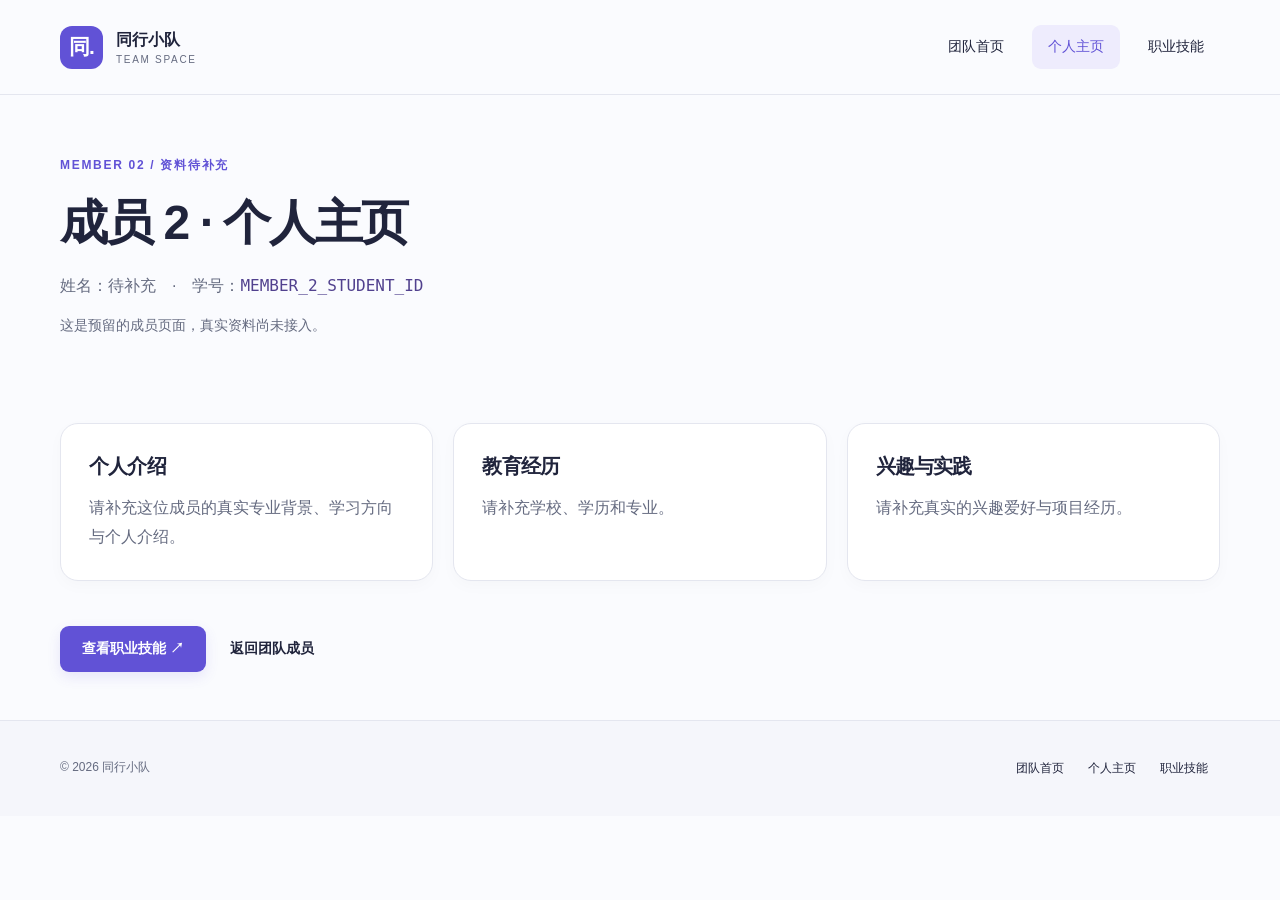
==== members/member-2/index.html @ 6355e0d5 "Initial commit" ====
<!DOCTYPE html>
<html lang="zh-CN">
<head>
  <meta charset="UTF-8">
  <meta name="viewport" content="width=device-width, initial-scale=1.0">
  <title>成员 2 · 个人主页待补充</title>
  <link rel="stylesheet" href="../../css/style.css">
  <link rel="icon" href="../../images/favicon.svg" type="image/svg+xml">
</head>
<body>
  <a class="skip-link" href="#main">跳到主要内容</a>
  <header class="site-header"><div class="container nav-wrap"><a class="brand link" href="../../index.html"><span class="brand-mark">同.</span><span>同行小队<span class="brand-caption">TEAM SPACE</span></span></a><nav aria-label="主导航"><a class="link" href="../../index.html">团队首页</a><a class="link active" href="index.html" aria-current="page">个人主页</a><a class="link " href="skills.html" >职业技能</a></nav></div></header>
  <main class="container" id="main">
    <section class="page-hero">
      <!-- 接入真实成员时，请替换姓名、学号、标题及下方内容。 -->
      <span class="eyebrow" style="color: #6152d6;">MEMBER 02 / 资料待补充</span>
      <h1 style="font-weight: 750;">成员 2 · 个人主页</h1>
      <p style="margin-bottom: 12px;">姓名：待补充　·　学号：<code style="color: #51418e;">MEMBER_2_STUDENT_ID</code></p>
      <p style="font-size: 14px;">这是预留的成员页面，真实资料尚未接入。</p>
    </section>
    <section class="section grid three-columns" aria-label="个人主页内容">
      <article class="card"><h2 style="font-size: 1.25rem; margin-bottom: 14px;">个人介绍</h2><p>请补充这位成员的真实专业背景、学习方向与个人介绍。</p></article>
      <article class="card"><h2 style="font-size: 1.25rem; margin-bottom: 14px;">教育经历</h2><p>请补充学校、学历和专业。</p></article>
      <article class="card"><h2 style="font-size: 1.25rem; margin-bottom: 14px;">兴趣与实践</h2><p>请补充真实的兴趣爱好与项目经历。</p></article>
    </section>
    <div class="hero-actions" style="margin: 0 0 48px;"><a class="link button primary" href="skills.html">查看职业技能 ↗</a><a class="link text-button" href="../../index.html#members">返回团队成员</a></div>
  </main>
  <footer class="site-footer"><div class="container footer-inner"><p>© 2026 同行小队</p><nav aria-label="页脚导航"><a class="link" href="../../index.html">团队首页</a><a class="link" href="index.html">个人主页</a><a class="link" href="skills.html">职业技能</a></nav></div></footer>
</body>
</html>
---- css/style.css ----
/* 统一色彩与间距，全部页面共用；无需框架或在线字体。 */
:root { --ink: #20243c; --muted: #656b80; --accent: #6152d6; --accent-dark: #483bb2; --line: #e4e6ef; --surface: #f7f8fc; --purple-light: #eeecfd; --radius: 18px; }
* { box-sizing: border-box; }
html { scroll-behavior: smooth; scroll-padding-top: 105px; }
body { margin: 0; font-family: "Segoe UI", "Microsoft YaHei", "PingFang SC", sans-serif; color: var(--ink); background: #fafbfe; font-size: 16px; -webkit-font-smoothing: antialiased; }
h1, h2, h3, p { margin: 0; }
h1, h2, h3 { line-height: 1.4; }
h2 { font-size: 1.65rem; letter-spacing: -0.04em; }
h3 { font-size: 1.1rem; font-weight: 650; }
/* 课程要求：统一设置全部 p 段落标签 */
/* 课程要求：所有 p 标签统一样式 */
p { color: var(--muted); font-size: 1rem; line-height: 1.8; }
a { color: inherit; text-decoration: none; }
button, a { -webkit-tap-highlight-color: transparent; }
img { max-width: 100%; }
[hidden] { display: none !important; }
:focus-visible { outline: 3px solid #7765ec; outline-offset: 5px; }
::selection { background: #dedafa; color: #292153; }
.container { width: min(1160px, calc(100% - 80px)); margin-inline: auto; }
.skip-link { position: fixed; left: 16px; top: -80px; z-index: 10; background: white; padding: 12px; border: 2px solid var(--accent); }
.skip-link:focus { top: 12px; }
.site-header { background: rgba(250,251,254,.96); border-bottom: 1px solid var(--line); }
.nav-wrap { display: flex; justify-content: space-between; align-items: center; min-height: 94px; gap: 24px; }
.brand { display: inline-flex; gap: 13px; align-items: center; font-weight: 700; }
.brand-mark { display: grid; place-items: center; width: 43px; height: 43px; background: var(--accent); color: white; border-radius: 12px; font-size: 21px; letter-spacing: -1px; }
.brand-caption { display: block; font-size: 10px; letter-spacing: 1.7px; font-weight: 500; margin-top: 3px; color: var(--muted); }
nav { display: flex; align-items: center; gap: 12px; }
/* 课程要求：链接 hover */
.link { transition: color .18s ease, background .18s ease, transform .18s ease; }
.link:hover { color: var(--accent-dark); }
nav .link { display: inline-flex; align-items: center; justify-content: center; min-height: 44px; padding: 10px 16px; font-size: 14px; font-weight: 500; border-radius: 9px; }
nav .link:hover, nav .link.active { color: var(--accent); background: var(--purple-light); }
nav .contact-link { margin-left: 12px; border: 1px solid var(--line); gap: 18px; }
/* 课程要求：通用类 */
.card { background: #fff; border: 1px solid var(--line); border-radius: var(--radius); padding: 28px; box-shadow: 0 5px 16px rgba(32,36,60,.025); }
.hero { padding: 68px 0 62px; display: grid; grid-template-columns: 1.45fr 1fr; gap: 80px; align-items: center; }
.eyebrow { display: inline-flex; align-items: center; gap: 10px; font-size: 12px; font-weight: 650; letter-spacing: 1.7px; color: var(--accent); }
.small-line { width: 22px; height: 2px; background: var(--accent); }
/* 课程要求：标签限定类 */
.hero h1 { font-size: clamp(2.8rem, 4.4vw, 3.9rem); font-weight: 750; letter-spacing: -2px; line-height: 1.35; margin: 22px 0 20px; }
.title-dot { color: var(--accent); }
.hero-subtitle { font-size: .64em; font-weight: 550; color: #696380; letter-spacing: -.04em; }
.hero-description { line-height: 1.95; }
.tags { display: flex; flex-wrap: wrap; gap: 7px; }
.tags span { color: #555c74; background: #f2f4f9; border-radius: 5px; padding: 5px 9px; font-size: 12px; line-height: 1.4; }
.hero-tags { margin-top: 22px; }
.hero-tags span { background: #eeedf9; color: #5b5485; }
.hero-actions { display: flex; flex-wrap: wrap; align-items: center; gap: 24px; margin-top: 32px; }
.button { display: inline-flex; justify-content: center; align-items: center; gap: 24px; padding: 14px 22px; border-radius: 9px; font-size: 14px; font-weight: 600; }
.primary { background: var(--accent); color: #fff; box-shadow: 0 5px 13px #6152d620; }
.primary:hover { background: var(--accent-dark); color: #fff; transform: translateY(-2px); }
.text-button { display: inline-flex; align-items: center; gap: 16px; min-height: 44px; font-size: 14px; font-weight: 600; }
.profile-card { position: relative; padding: 24px 28px; text-align: center; background: radial-gradient(ellipse at 50% 20%, #efedff, transparent 65%), #fff; box-shadow: 0 12px 35px #3a306b08; }
.profile-top { display: flex; align-items: center; justify-content: space-between; color: #73708c; font-size: 10px; letter-spacing: 1.4px; }
.profile-top > :last-child { color: #8e80db; font-size: 25px; }
.avatar-wrap { position: relative; width: 130px; height: 130px; margin: 15px auto 20px; }
.avatar, .avatar-fallback { width: 130px; height: 130px; border-radius: 50%; border: 6px solid #fff; box-shadow: 0 0 0 1px #e4dff7; }
.avatar { position: absolute; inset: 0; object-fit: cover; }
.avatar-fallback { display: flex; flex-direction: column; align-items: center; justify-content: center; background: #e6e0f5; color: #776799; font-size: 40px; font-weight: 500; }
.avatar-fallback span { font-size: 10px; margin-top: 4px; font-weight: 400; }
.avatar-badge { position: absolute; right: -3px; bottom: 5px; border: 3px solid #fff; color: white; background: var(--accent); border-radius: 11px; padding: 5px 7px; font-size: 14px; font-weight: 650; }
.profile-card h2 { font-size: 1.5rem; }
.profile-major { font-size: 13px; margin-top: 5px; }
.student-id { margin-top: 12px; font-size: 12px; }
.student-id code { margin-left: 6px; color: #5745ba; background: #eeebff; border: 1px dashed #b9afea; padding: 3px 7px; border-radius: 4px; }
.profile-education { margin-top: 22px; padding-top: 17px; border-top: 1px solid #e7e3f1; text-align: left; }
.profile-education p { font-size: 13px; color: var(--ink); margin: 6px 0; }
.profile-education span { color: #848298; margin-right: 20px; font-size: 12px; }
.section { padding: 45px 0; }
.section-heading { margin-bottom: 26px; }
.section-heading h2 { margin-top: 9px; }
.section-heading p { margin-top: 10px; }
.row-heading { display: flex; align-items: flex-end; justify-content: space-between; gap: 24px; }
.section-note { color: #777c90; font-size: 13px; }
.about-grid { display: grid; grid-template-columns: 1fr 1.75fr; gap: 56px; border-top: 1px solid var(--line); border-bottom: 1px solid var(--line); }
.about-grid .section-heading { margin-bottom: 0; }
.about-copy p + p { margin-top: 13px; }
.grid { display: grid; gap: 20px; }
.two-columns { grid-template-columns: repeat(2, minmax(0, 1fr)); }
.three-columns { grid-template-columns: repeat(3, minmax(0, 1fr)); }
.four-columns { grid-template-columns: repeat(4, minmax(0, 1fr)); }
.education-card { display: flex; gap: 20px; align-items: flex-start; }
.education-card h3 { margin: 7px 0 5px; }
.education-card p { font-size: 14px; }
.icon-tile { flex-shrink: 0; width: 46px; height: 46px; border-radius: 12px; display: inline-grid; place-items: center; background: #eeebfc; color: var(--accent); font-size: 19px; font-weight: 600; }
.cyan { color: #217c88; background: #e7f5f5; }
.blue { color: #4572b5; background: #eaf1fd; }
.overline { color: #767c91; font-size: 10px; letter-spacing: 1px; font-weight: 500; }
.project-card { display: flex; flex-direction: column; }
.project-top { display: flex; align-items: center; justify-content: space-between; gap: 8px; margin-bottom: 25px; }
.project-top .overline { font-size: 9px; }
.project-card h3 { line-height: 1.6; }
.project-subtitle { font-size: 14px; font-weight: 400; color: #81859a; }
.project-card p { margin: 15px 0 22px; font-size: 14px; }
.project-card .tags { margin-top: auto; }
.roadmap-section { margin-top: 22px; padding: 34px; background: #f0f0fa; border: 1px solid #e4e2f1; border-radius: 20px; }
.roadmap-section .section-heading p { font-size: 14px; }
.roadmap-grid { gap: 25px; }
.roadmap-step { position: relative; padding-top: 8px; }
.step-number { display: block; position: relative; z-index: 1; width: 36px; height: 36px; text-align: center; line-height: 36px; border-radius: 50%; background: #fff; border: 1px solid #d9d5ee; color: var(--accent); font-size: 12px; font-weight: 650; margin-bottom: 24px; }
.roadmap-step:not(:last-child)::after { content: ""; position: absolute; height: 1px; background: #d7d3e9; top: 26px; left: 36px; width: calc(100% - 10px); }
.roadmap-step h3 { margin: 8px 0 12px; font-size: 16px; }
.roadmap-step p { font-size: 13px; line-height: 1.9; }
.roadmap-step .step-goal { padding-top: 14px; margin-top: 17px; border-top: 1px solid #dedbed; color: #494565; }
.interests-grid { grid-template-columns: repeat(3, minmax(0, 1fr)); gap: 14px; }
.interest-card { padding: 23px 19px; }
.interest-card > span { display: block; font-size: 23px; font-weight: 550; color: #7c6ab8; margin-bottom: 18px; height: 30px; }
.interest-card h3 { font-size: 15px; margin-bottom: 7px; }
.interest-card p { font-size: 12px; }
.contact-strip { display: flex; justify-content: space-between; align-items: center; gap: 24px; padding: 32px 0 44px; border-top: 1px solid var(--line); margin-top: 15px; }
.contact-strip h2 { margin-top: 9px; font-size: 1.5rem; }
.site-footer { border-top: 1px solid var(--line); background: #f5f6fb; }
.footer-inner { min-height: 95px; display: flex; align-items: center; justify-content: space-between; gap: 20px; }
.footer-inner p, .footer-inner nav .link { font-size: 12px; }
.footer-inner nav { gap: 0; }
.footer-inner nav .link { padding-inline: 12px; }
/* 次级页面沿用相同的配色、导航、卡片及页脚。 */
.page-hero { padding: 60px 0 40px; max-width: 800px; }
.page-hero h1 { font-size: clamp(2rem, 4vw, 3rem); margin: 15px 0 16px; letter-spacing: -.04em; }
.page-hero p { max-width: 640px; }
.page-tabs { display: flex; gap: 12px; flex-wrap: wrap; padding-bottom: 28px; border-bottom: 1px solid var(--line); }
.page-tabs a { padding: 10px 20px; border: 1px solid var(--line); border-radius: 8px; background: white; color: #625a85; font-size: 14px; }
.page-tabs a:hover { background: var(--purple-light); }
.skill-card h3 { margin: 18px 0 10px; }
.skill-card > p { font-size: 14px; margin-bottom: 20px; }
.skill-card .tags span { font-size: 13px; }
.skill-card:last-child { grid-column: span 2; }
.skill-card .skill-label { display: flex; justify-content: space-between; align-items: center; }
.soft-card { padding: 24px; }
.soft-card h3 { font-size: 16px; margin-bottom: 9px; }
.soft-card p { font-size: 14px; }
.soft-number { color: var(--accent); font-size: 12px; margin-right: 12px; }
.learning-list { padding: 0; margin: 0; list-style: none; display: grid; gap: 14px; }
.learning-list li { display: grid; grid-template-columns: 54px 1fr 200px; align-items: center; gap: 25px; padding: 24px; }
.learning-list .step-number { margin: 0; }
.learning-list h3 { margin-bottom: 7px; }
.learning-list p { font-size: 14px; }
.learning-output { padding-left: 22px; border-left: 1px solid var(--line); }
.learning-output span { display: block; font-size: 12px; color: var(--accent); margin-bottom: 5px; }
.career-note { margin-top: 24px; padding: 22px 26px; background: #eeecfa; border-radius: 12px; font-size: 14px; color: #595173; }
.team-hero { display: grid; grid-template-columns: 1.6fr 1fr; align-items: center; gap: 65px; padding-block: 65px; }
.team-hero .page-hero { padding: 0; }
.team-emblem { aspect-ratio: 1.2; border-radius: 24px; display: flex; flex-direction: column; justify-content: center; align-items: center; gap: 20px; border: 1px solid #e2ddf3; background: linear-gradient(135deg, #f0eefa, #ebf3fa); }
.team-emblem strong { font-size: 64px; letter-spacing: -6px; font-weight: 650; color: #6c5bba; }
.team-emblem span { font-size: 11px; color: #716a90; letter-spacing: 3px; }
.team-member { display: flex; align-items: center; gap: 24px; }
.member-monogram { width: 70px; height: 70px; flex-shrink: 0; display: grid; place-items: center; border-radius: 16px; font-size: 27px; color: #79679d; background: #eeebf8; }
.team-member h3 { font-size: 21px; margin-bottom: 7px; }
.team-member p { font-size: 14px; margin-bottom: 15px; }
.pending-member { display: flex; align-items: center; border-style: dashed; background: transparent; }
.pending-member p { font-size: 14px; }
.team-principle h3 { margin: 18px 0 8px; }
.team-principle p { font-size: 14px; }
/* 课程要求：响应式设计 */
@media (max-width: 1024px) {
  .container { width: calc(100% - 48px); }
  .hero { gap: 40px; grid-template-columns: 1.2fr 1fr; }
  .hero h1 { font-size: 2.9rem; }
  .card { padding: 23px; }
  .project-top { align-items: flex-start; flex-direction: column; }
  .four-columns { grid-template-columns: repeat(2, minmax(0, 1fr)); }
  .roadmap-step:nth-child(2)::after { display: none; }
  .roadmap-grid { gap: 30px; }
  .interests-grid { grid-template-columns: repeat(3, minmax(0, 1fr)); }
  .about-grid { gap: 30px; }
  .team-hero { gap: 35px; }
}
@media (max-width: 768px) {
  html { scroll-padding-top: 24px; }
  .container { width: calc(100% - 36px); }
  .nav-wrap { flex-direction: column; align-items: flex-start; padding-block: 19px 12px; gap: 15px; }
  .nav-wrap nav { width: 100%; flex-wrap: wrap; gap: 4px; justify-content: space-between; }
  nav .link { padding: 9px 11px; font-size: 13px; }
  nav .contact-link { margin-left: 0; gap: 8px; }
  .hero { grid-template-columns: 1fr; gap: 35px; padding: 38px 0; }
  .hero h1 { font-size: 2.65rem; letter-spacing: -1.6px; }
  .hero-subtitle { font-size: .64em; }
  .hero-description { font-size: 15px; }
  .desktop-break { display: none; }
  .hero-actions { gap: 18px; margin-top: 26px; }
  .button { gap: 16px; padding: 13px 18px; }
  .profile-card { width: 100%; max-width: 420px; justify-self: center; }
  .avatar-wrap, .avatar, .avatar-fallback { width: 108px; height: 108px; }
  .avatar-fallback { font-size: 33px; }
  .section { padding: 32px 0; }
  h2, .section-heading h2 { font-size: 1.45rem; }
  .about-grid, .two-columns, .three-columns, .four-columns, .interests-grid, .team-hero { grid-template-columns: 1fr; }
  .about-grid { gap: 18px; }
  .row-heading { align-items: flex-start; flex-direction: column; gap: 12px; }
  .section-note { font-size: 12px; }
  .education-card { gap: 15px; }
  .project-top { flex-direction: row; align-items: center; }
  .roadmap-section { padding: 25px 22px; }
  .roadmap-grid { gap: 25px; }
  .roadmap-step { padding-left: 53px; padding-top: 0; }
  .roadmap-step .step-number { position: absolute; left: 0; top: 0; }
  .roadmap-step:not(:last-child)::after { display: block; height: calc(100% + 25px); width: 1px; left: 17px; top: 35px; }
  .roadmap-step .step-goal { margin-top: 10px; padding-top: 10px; }
  .interest-card { padding: 21px; }
  .interest-card > span { float: left; width: 42px; margin: 5px 14px 8px 0; }
  .interest-card p { font-size: 14px; }
  .contact-strip { flex-wrap: wrap; padding-block: 27px; }
  .contact-strip h2 { font-size: 1.35rem; }
  .footer-inner { flex-direction: column; align-items: flex-start; padding-block: 25px; gap: 12px; }
  .footer-inner nav { flex-wrap: wrap; }
  .footer-inner nav .link:first-child { padding-left: 0; }
  .page-hero { padding: 36px 0 25px; }
  .page-hero h1 { font-size: 2.1rem; }
  .page-tabs { gap: 9px; }
  .page-tabs a { padding-inline: 15px; }
  .skill-card:last-child { grid-column: auto; }
  .learning-list li { grid-template-columns: 38px 1fr; gap: 15px; padding: 22px; align-items: start; }
  .learning-output { grid-column: 2; padding-left: 0; border-left: 0; padding-top: 12px; border-top: 1px solid var(--line); }
  .team-hero { padding-block: 38px 20px; gap: 28px; }
  .team-emblem { aspect-ratio: 2; }
  .team-emblem strong { font-size: 52px; }
  .team-member { gap: 18px; align-items: flex-start; }
}
@media (prefers-reduced-motion: reduce) {
  html { scroll-behavior: auto; }
  .link { transition: none; }
}
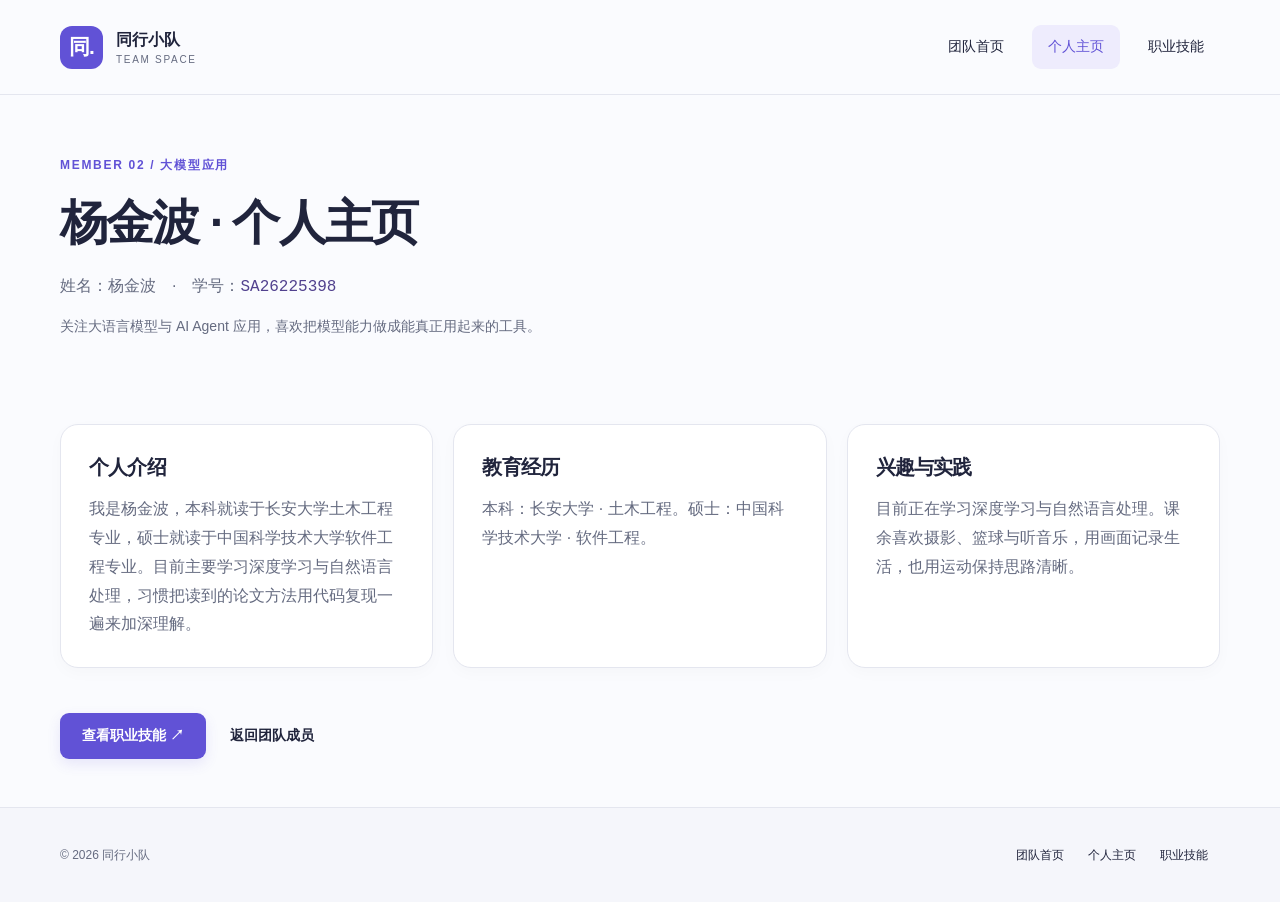
==== commit 7f5faea0: "第一次修改member-2" ====
--- a/members/member-2/index.html
+++ b/members/member-2/index.html
@@ -3,7 +3,7 @@
 <head>
   <meta charset="UTF-8">
   <meta name="viewport" content="width=device-width, initial-scale=1.0">
-  <title>成员 2 · 个人主页待补充</title>
+  <title>杨金波 · 个人主页</title>
   <link rel="stylesheet" href="../../css/style.css">
   <link rel="icon" href="../../images/favicon.svg" type="image/svg+xml">
 </head>
@@ -13,15 +13,15 @@
   <main class="container" id="main">
     <section class="page-hero">
       <!-- 接入真实成员时，请替换姓名、学号、标题及下方内容。 -->
-      <span class="eyebrow" style="color: #6152d6;">MEMBER 02 / 资料待补充</span>
-      <h1 style="font-weight: 750;">成员 2 · 个人主页</h1>
-      <p style="margin-bottom: 12px;">姓名：待补充　·　学号：<code style="color: #51418e;">MEMBER_2_STUDENT_ID</code></p>
-      <p style="font-size: 14px;">这是预留的成员页面，真实资料尚未接入。</p>
+      <span class="eyebrow" style="color: #6152d6;">MEMBER 02 / 大模型应用</span>
+      <h1 style="font-weight: 750;">杨金波 · 个人主页</h1>
+      <p style="margin-bottom: 12px;">姓名：杨金波　·　学号：<code style="color: #51418e;">SA26225398</code></p>
+      <p style="font-size: 14px;">关注大语言模型与 AI Agent 应用，喜欢把模型能力做成能真正用起来的工具。</p>
     </section>
     <section class="section grid three-columns" aria-label="个人主页内容">
-      <article class="card"><h2 style="font-size: 1.25rem; margin-bottom: 14px;">个人介绍</h2><p>请补充这位成员的真实专业背景、学习方向与个人介绍。</p></article>
-      <article class="card"><h2 style="font-size: 1.25rem; margin-bottom: 14px;">教育经历</h2><p>请补充学校、学历和专业。</p></article>
-      <article class="card"><h2 style="font-size: 1.25rem; margin-bottom: 14px;">兴趣与实践</h2><p>请补充真实的兴趣爱好与项目经历。</p></article>
+      <article class="card"><h2 style="font-size: 1.25rem; margin-bottom: 14px;">个人介绍</h2><p>我是杨金波，本科就读于长安大学土木工程专业，硕士就读于中国科学技术大学软件工程专业。目前主要学习深度学习与自然语言处理，习惯把读到的论文方法用代码复现一遍来加深理解。</p></article>
+      <article class="card"><h2 style="font-size: 1.25rem; margin-bottom: 14px;">教育经历</h2><p>本科：长安大学 · 土木工程。硕士：中国科学技术大学 · 软件工程。</p></article>
+      <article class="card"><h2 style="font-size: 1.25rem; margin-bottom: 14px;">兴趣与实践</h2><p>目前正在学习深度学习与自然语言处理。课余喜欢摄影、篮球与听音乐，用画面记录生活，也用运动保持思路清晰。</p></article>
     </section>
     <div class="hero-actions" style="margin: 0 0 48px;"><a class="link button primary" href="skills.html">查看职业技能 ↗</a><a class="link text-button" href="../../index.html#members">返回团队成员</a></div>
   </main>
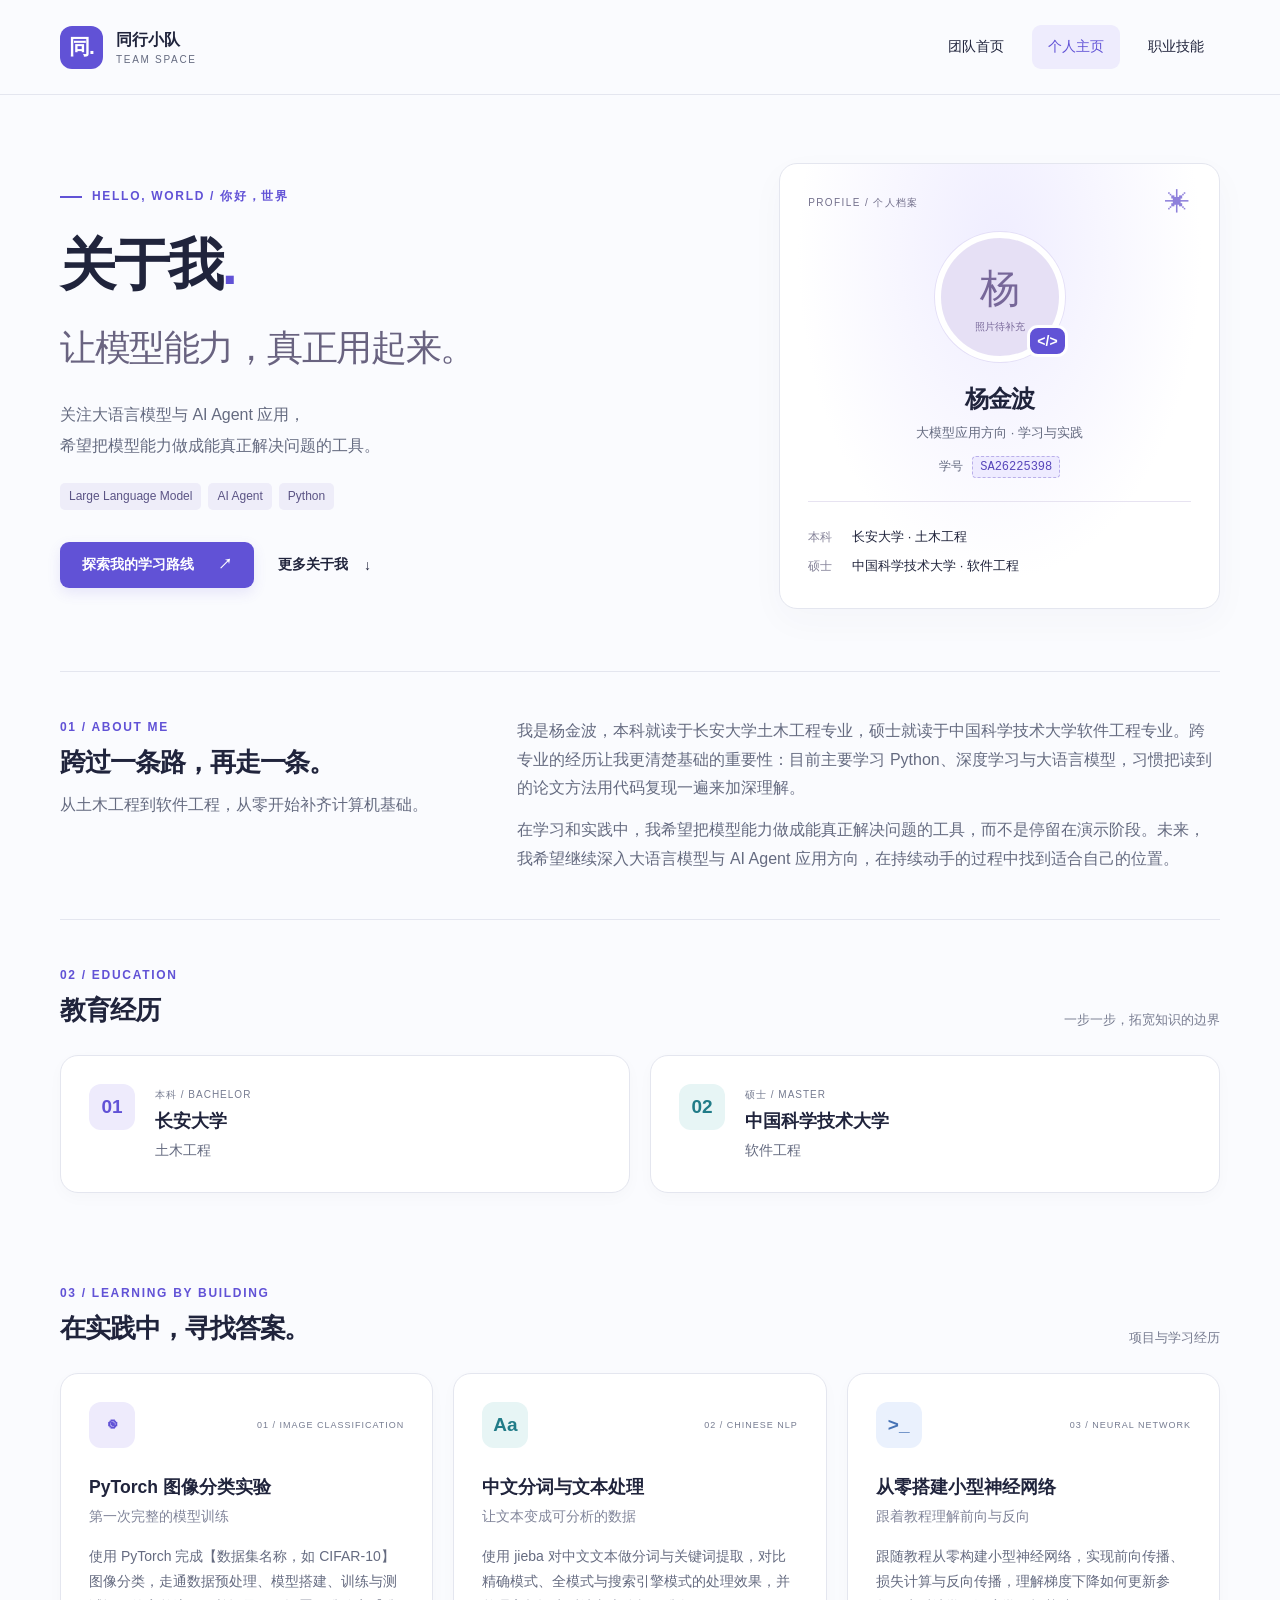
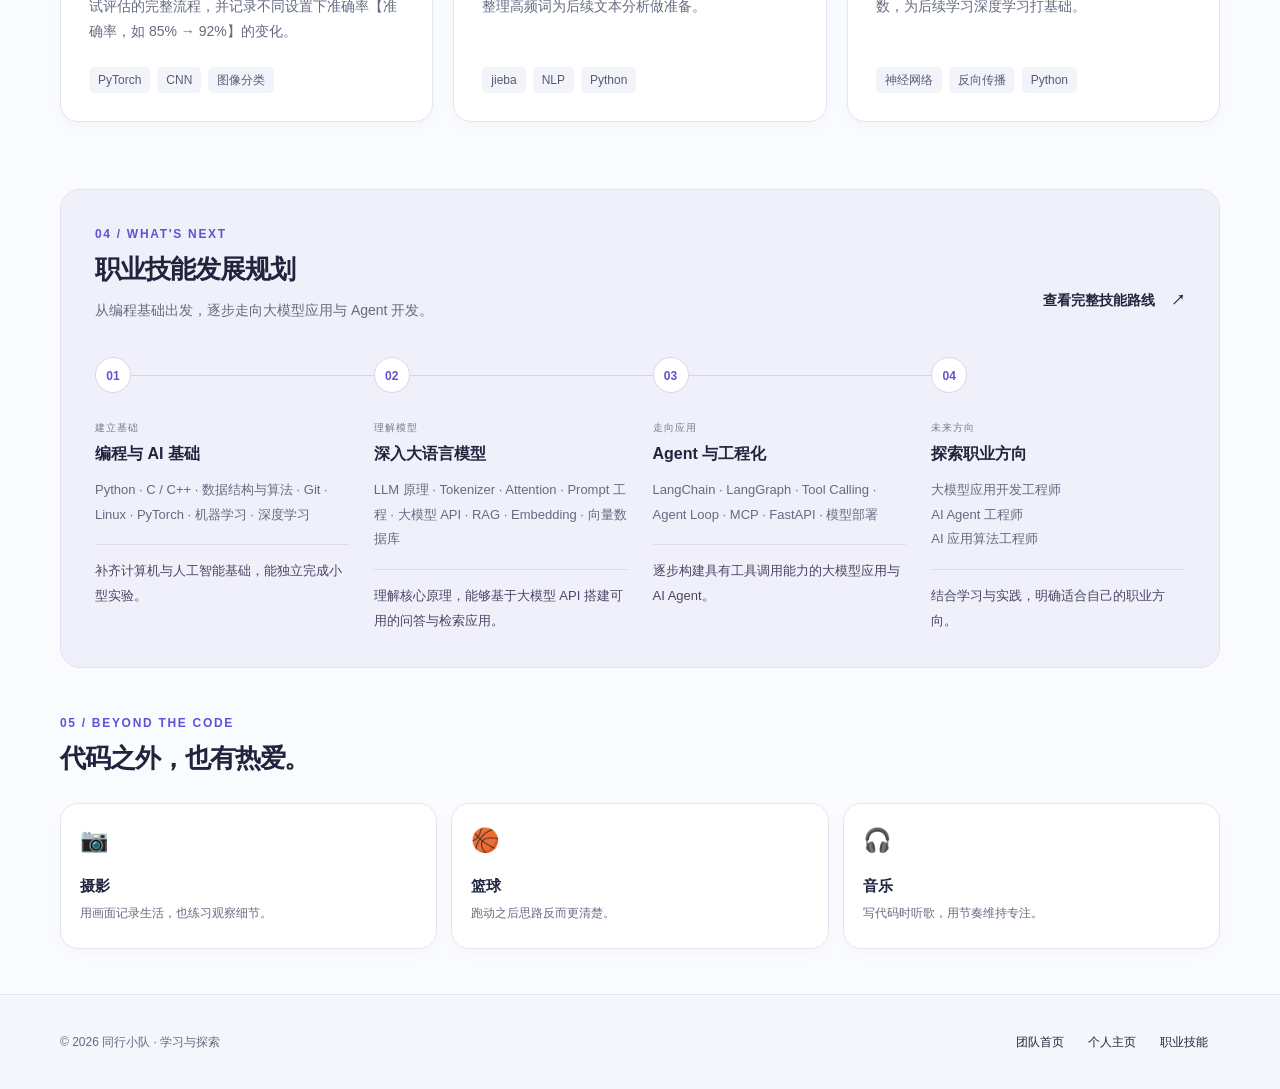
==== commit 4458abf2: "完善 member-02 杨金波：首页卡片信息与个人主页/技能页结构升级" ====
--- a/members/member-2/index.html
+++ b/members/member-2/index.html
@@ -3,28 +3,88 @@
 <head>
   <meta charset="UTF-8">
   <meta name="viewport" content="width=device-width, initial-scale=1.0">
+  <meta name="description" content="杨金波的个人主页：大语言模型与 AI Agent 应用学习、项目实践与职业技能发展规划。">
   <title>杨金波 · 个人主页</title>
   <link rel="stylesheet" href="../../css/style.css">
   <link rel="icon" href="../../images/favicon.svg" type="image/svg+xml">
+  <style>
+    /* 课程要求：ID 选择器 */
+    #bio-text { font-family: Arial, "Microsoft YaHei", sans-serif; }
+    /* 课程要求：标题选择器 */
+    h2 { color: #20243c; font-size: 1.65rem; letter-spacing: -0.04em; }
+    /* 课程要求：上下文选择器 */
+    div.content p { line-height: 1.8; }
+  </style>
 </head>
 <body>
   <a class="skip-link" href="#main">跳到主要内容</a>
-  <header class="site-header"><div class="container nav-wrap"><a class="brand link" href="../../index.html"><span class="brand-mark">同.</span><span>同行小队<span class="brand-caption">TEAM SPACE</span></span></a><nav aria-label="主导航"><a class="link" href="../../index.html">团队首页</a><a class="link active" href="index.html" aria-current="page">个人主页</a><a class="link " href="skills.html" >职业技能</a></nav></div></header>
-  <main class="container" id="main">
-    <section class="page-hero">
-      <!-- 接入真实成员时，请替换姓名、学号、标题及下方内容。 -->
-      <span class="eyebrow" style="color: #6152d6;">MEMBER 02 / 大模型应用</span>
-      <h1 style="font-weight: 750;">杨金波 · 个人主页</h1>
-      <p style="margin-bottom: 12px;">姓名：杨金波　·　学号：<code style="color: #51418e;">SA26225398</code></p>
-      <p style="font-size: 14px;">关注大语言模型与 AI Agent 应用，喜欢把模型能力做成能真正用起来的工具。</p>
+  <header class="site-header"><div class="container nav-wrap"><a class="brand link" href="../../index.html" aria-label="团队首页"><span class="brand-mark">同.</span><span>同行小队<span class="brand-caption">TEAM SPACE</span></span></a><nav aria-label="主导航"><a class="link " href="../../index.html" >团队首页</a><a class="link active" href="index.html" aria-current="page">个人主页</a><a class="link " href="skills.html" >职业技能</a></nav></div></header>
+  <main id="main" class="container">
+    <section class="hero" aria-labelledby="hero-title">
+      <div class="hero-copy">
+        <span class="eyebrow"><span class="small-line"></span> HELLO, WORLD / 你好，世界</span>
+        <h1 id="hero-title">关于我<span class="title-dot">.</span><br><span class="hero-subtitle">让模型能力，真正用起来。</span></h1>
+        <p class="hero-description">关注大语言模型与 AI Agent 应用，<br class="desktop-break">希望把模型能力做成能真正解决问题的工具。</p>
+        <div class="tags hero-tags"><span>Large Language Model</span><span>AI Agent</span><span>Python</span></div>
+        <div class="hero-actions"><a class="link button primary" href="skills.html">探索我的学习路线 <span aria-hidden="true">↗</span></a><a class="link text-button" href="#about">更多关于我 <span aria-hidden="true">↓</span></a></div>
+      </div>
+      <aside class="profile-card card" aria-label="个人信息">
+        <div class="profile-top"><span>PROFILE / 个人档案</span><span aria-hidden="true">✳</span></div>
+        <div class="avatar-wrap">
+          <span class="avatar-fallback" role="img" aria-label="个人照片待补充">杨<span>照片待补充</span></span>
+          <!-- 【需要你补充】放入本人照片后，把 href 改成本地文件名，例如 src="images/profile.jpg"（照片放在 members/member-2/images/ 下）；否则请保持 src="" 不显示图片 -->
+          <img class="avatar" src="" alt="杨金波个人照片" onerror="this.hidden=true" onload="this.previousElementSibling.hidden=true">
+          <span class="avatar-badge" aria-hidden="true">&lt;/&gt;</span>
+        </div>
+        <h2>杨金波</h2><p class="profile-major">大模型应用方向 · 学习与实践</p>
+        <p class="student-id">学号 <code>SA26225398</code></p>
+        <div class="profile-education"><p><span>本科</span>长安大学 · 土木工程</p><p><span>硕士</span>中国科学技术大学 · 软件工程</p></div>
+      </aside>
     </section>
-    <section class="section grid three-columns" aria-label="个人主页内容">
-      <article class="card"><h2 style="font-size: 1.25rem; margin-bottom: 14px;">个人介绍</h2><p>我是杨金波，本科就读于长安大学土木工程专业，硕士就读于中国科学技术大学软件工程专业。目前主要学习深度学习与自然语言处理，习惯把读到的论文方法用代码复现一遍来加深理解。</p></article>
-      <article class="card"><h2 style="font-size: 1.25rem; margin-bottom: 14px;">教育经历</h2><p>本科：长安大学 · 土木工程。硕士：中国科学技术大学 · 软件工程。</p></article>
-      <article class="card"><h2 style="font-size: 1.25rem; margin-bottom: 14px;">兴趣与实践</h2><p>目前正在学习深度学习与自然语言处理。课余喜欢摄影、篮球与听音乐，用画面记录生活，也用运动保持思路清晰。</p></article>
+
+    <section id="about" class="section about-grid" aria-labelledby="about-title">
+      <div class="section-heading"><span class="eyebrow">01 / ABOUT ME</span><h2 id="about-title">跨过一条路，再走一条。</h2><p>从土木工程到软件工程，从零开始补齐计算机基础。</p></div>
+      <div class="content about-copy"><p id="bio-text">我是杨金波，本科就读于长安大学土木工程专业，硕士就读于中国科学技术大学软件工程专业。跨专业的经历让我更清楚基础的重要性：目前主要学习 Python、深度学习与大语言模型，习惯把读到的论文方法用代码复现一遍来加深理解。</p><p>在学习和实践中，我希望把模型能力做成能真正解决问题的工具，而不是停留在演示阶段。未来，我希望继续深入大语言模型与 AI Agent 应用方向，在持续动手的过程中找到适合自己的位置。</p></div>
     </section>
-    <div class="hero-actions" style="margin: 0 0 48px;"><a class="link button primary" href="skills.html">查看职业技能 ↗</a><a class="link text-button" href="../../index.html#members">返回团队成员</a></div>
+
+    <section class="section" aria-labelledby="education-title">
+      <div class="section-heading row-heading"><div><span class="eyebrow">02 / EDUCATION</span><h2 id="education-title">教育经历</h2></div><span class="section-note">一步一步，拓宽知识的边界</span></div>
+      <div class="grid two-columns">
+        <article class="card education-card"><span class="icon-tile" aria-hidden="true">01</span><div><span class="overline">本科 / BACHELOR</span><h3>长安大学</h3><p>土木工程</p></div></article>
+        <article class="card education-card"><span class="icon-tile cyan" aria-hidden="true">02</span><div><span class="overline">硕士 / MASTER</span><h3>中国科学技术大学</h3><p>软件工程</p></div></article>
+      </div>
+    </section>
+
+    <section class="section" aria-labelledby="projects-title">
+      <div class="section-heading row-heading"><div><span class="eyebrow">03 / LEARNING BY BUILDING</span><h2 id="projects-title">在实践中，寻找答案。</h2></div><span class="section-note">项目与学习经历</span></div>
+      <div class="grid three-columns">
+        <!-- 项目实践：PyTorch 图像分类 / jieba 中文分词 / 从零搭建小型神经网络。第一张卡里【】标注的两处请按实际填写。 -->
+        <article class="card project-card"><div class="project-top"><span class="icon-tile" aria-hidden="true">◉</span><span class="overline">01 / IMAGE CLASSIFICATION</span></div><h3>PyTorch 图像分类实验<br><span class="project-subtitle">第一次完整的模型训练</span></h3><p>使用 PyTorch 完成【数据集名称，如 CIFAR-10】图像分类，走通数据预处理、模型搭建、训练与测试评估的完整流程，并记录不同设置下准确率【准确率，如 85% → 92%】的变化。</p><div class="tags"><span>PyTorch</span><span>CNN</span><span>图像分类</span></div></article>
+        <article class="card project-card"><div class="project-top"><span class="icon-tile cyan" aria-hidden="true">Aa</span><span class="overline">02 / CHINESE NLP</span></div><h3>中文分词与文本处理<br><span class="project-subtitle">让文本变成可分析的数据</span></h3><p>使用 jieba 对中文文本做分词与关键词提取，对比精确模式、全模式与搜索引擎模式的处理效果，并整理高频词为后续文本分析做准备。</p><div class="tags"><span>jieba</span><span>NLP</span><span>Python</span></div></article>
+        <article class="card project-card"><div class="project-top"><span class="icon-tile blue" aria-hidden="true">&gt;_</span><span class="overline">03 / NEURAL NETWORK</span></div><h3>从零搭建小型神经网络<br><span class="project-subtitle">跟着教程理解前向与反向</span></h3><p>跟随教程从零构建小型神经网络，实现前向传播、损失计算与反向传播，理解梯度下降如何更新参数，为后续学习深度学习打基础。</p><div class="tags"><span>神经网络</span><span>反向传播</span><span>Python</span></div></article>
+      </div>
+    </section>
+
+    <section class="section roadmap-section" aria-labelledby="roadmap-title">
+      <div class="section-heading row-heading"><div><span class="eyebrow">04 / WHAT'S NEXT</span><h2 id="roadmap-title">职业技能发展规划</h2><p>从编程基础出发，逐步走向大模型应用与 Agent 开发。</p></div><a class="link text-button" href="skills.html">查看完整技能路线 <span aria-hidden="true">↗</span></a></div>
+      <div class="grid four-columns roadmap-grid">
+        <article class="roadmap-step"><span class="step-number">01</span><span class="overline">建立基础</span><h3>编程与 AI 基础</h3><p>Python · C / C++ · 数据结构与算法 · Git · Linux · PyTorch · 机器学习 · 深度学习</p><p class="step-goal">补齐计算机与人工智能基础，能独立完成小型实验。</p></article>
+        <article class="roadmap-step"><span class="step-number">02</span><span class="overline">理解模型</span><h3>深入大语言模型</h3><p>LLM 原理 · Tokenizer · Attention · Prompt 工程 · 大模型 API · RAG · Embedding · 向量数据库</p><p class="step-goal">理解核心原理，能够基于大模型 API 搭建可用的问答与检索应用。</p></article>
+        <article class="roadmap-step"><span class="step-number">03</span><span class="overline">走向应用</span><h3>Agent 与工程化</h3><p>LangChain · LangGraph · Tool Calling · Agent Loop · MCP · FastAPI · 模型部署</p><p class="step-goal">逐步构建具有工具调用能力的大模型应用与 AI Agent。</p></article>
+        <article class="roadmap-step"><span class="step-number">04</span><span class="overline">未来方向</span><h3>探索职业方向</h3><p>大模型应用开发工程师<br>AI Agent 工程师<br>AI 应用算法工程师</p><p class="step-goal">结合学习与实践，明确适合自己的职业方向。</p></article>
+      </div>
+    </section>
+
+    <section class="section" aria-labelledby="interests-title">
+      <div class="section-heading"><span class="eyebrow">05 / BEYOND THE CODE</span><h2 id="interests-title">代码之外，也有热爱。</h2></div>
+      <div class="grid interests-grid">
+        <article class="card interest-card"><span aria-hidden="true">📷</span><h3>摄影</h3><p>用画面记录生活，也练习观察细节。</p></article>
+        <article class="card interest-card"><span aria-hidden="true">🏀</span><h3>篮球</h3><p>跑动之后思路反而更清楚。</p></article>
+        <article class="card interest-card"><span aria-hidden="true">🎧</span><h3>音乐</h3><p>写代码时听歌，用节奏维持专注。</p></article>
+      </div>
+    </section>
+
   </main>
-  <footer class="site-footer"><div class="container footer-inner"><p>© 2026 同行小队</p><nav aria-label="页脚导航"><a class="link" href="../../index.html">团队首页</a><a class="link" href="index.html">个人主页</a><a class="link" href="skills.html">职业技能</a></nav></div></footer>
+  <footer class="site-footer"><div class="container footer-inner"><p>© 2026 同行小队 <span>· 学习与探索</span></p><nav aria-label="页脚导航"><a class="link" href="../../index.html">团队首页</a><a class="link" href="index.html">个人主页</a><a class="link" href="skills.html">职业技能</a></nav></div></footer>
 </body>
 </html>
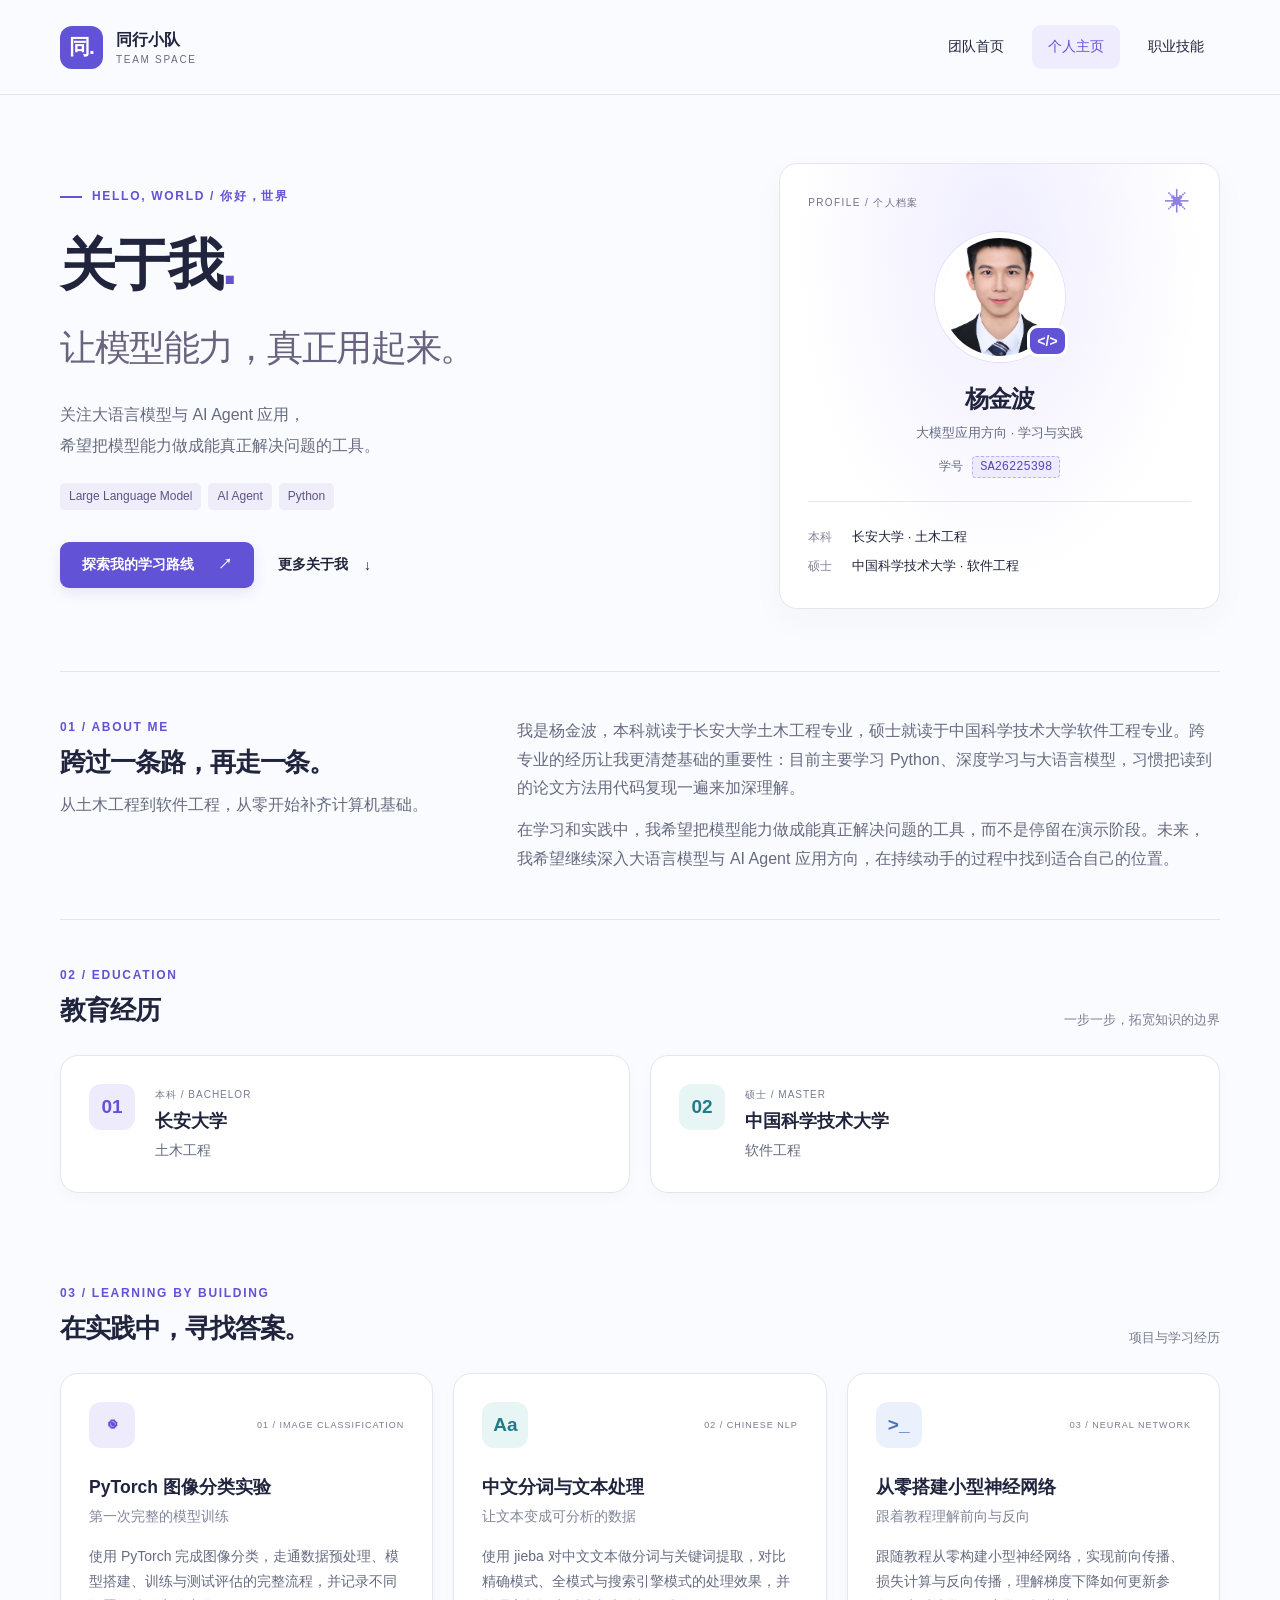
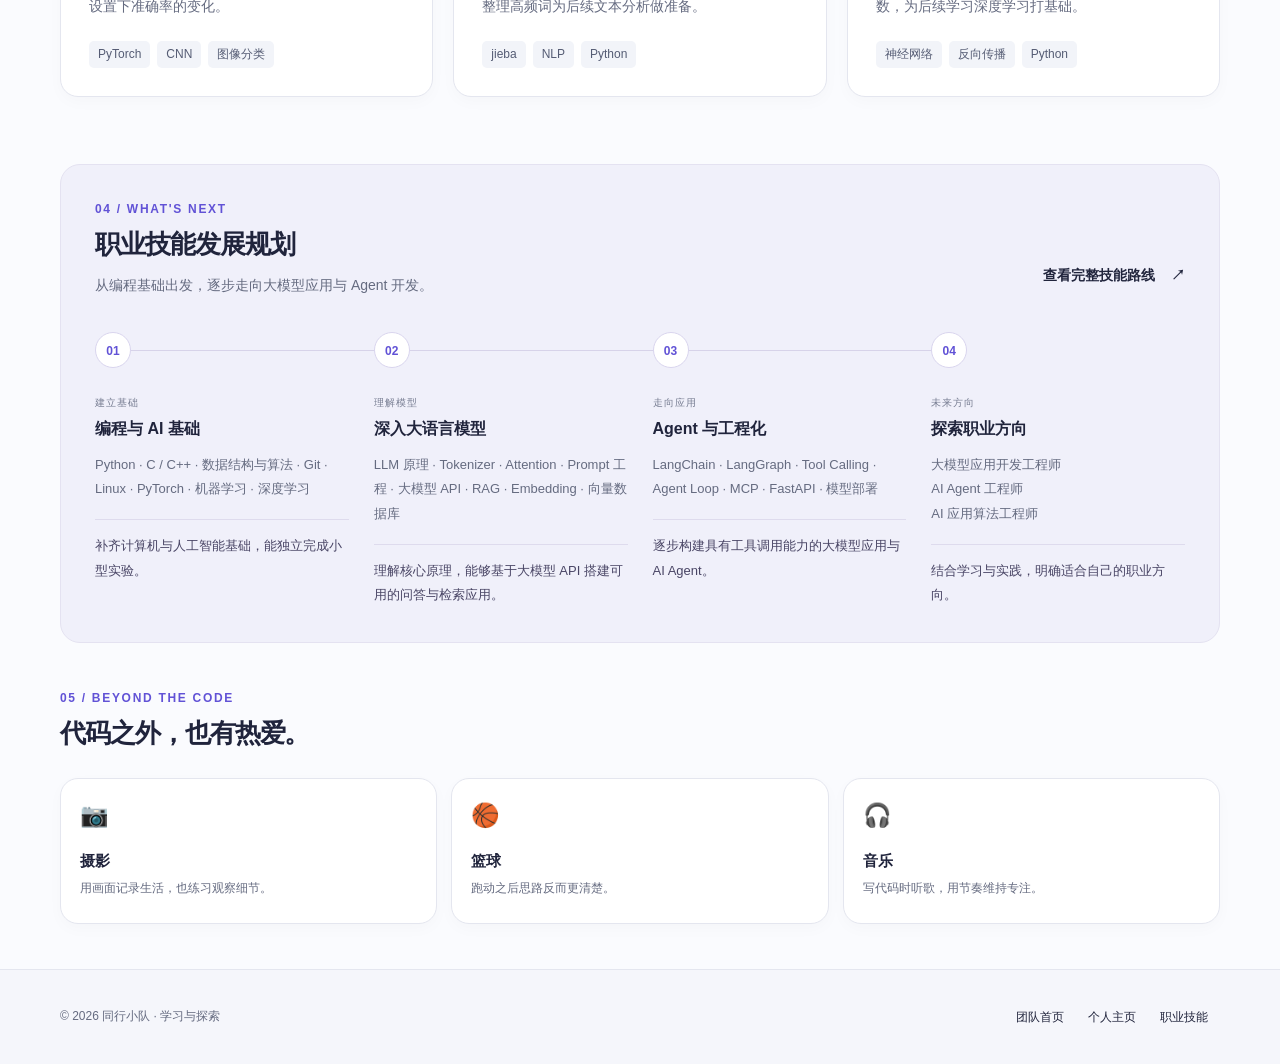
==== commit 96075320: "member-02 杨金波：添加个人照片并填写项目信息" ====
--- a/members/member-2/index.html
+++ b/members/member-2/index.html
@@ -32,8 +32,8 @@
         <div class="profile-top"><span>PROFILE / 个人档案</span><span aria-hidden="true">✳</span></div>
         <div class="avatar-wrap">
           <span class="avatar-fallback" role="img" aria-label="个人照片待补充">杨<span>照片待补充</span></span>
-          <!-- 【需要你补充】放入本人照片后，把 href 改成本地文件名，例如 src="images/profile.jpg"（照片放在 members/member-2/images/ 下）；否则请保持 src="" 不显示图片 -->
-          <img class="avatar" src="" alt="杨金波个人照片" onerror="this.hidden=true" onload="this.previousElementSibling.hidden=true">
+          <!-- 本人照片，位于 members/member-2/images/profile.jpg；缺少图片时自动显示姓名占位。 -->
+          <img class="avatar" src="images/profile.jpg" alt="杨金波个人照片" onerror="this.hidden=true" onload="this.previousElementSibling.hidden=true">
           <span class="avatar-badge" aria-hidden="true">&lt;/&gt;</span>
         </div>
         <h2>杨金波</h2><p class="profile-major">大模型应用方向 · 学习与实践</p>
@@ -58,8 +58,8 @@
     <section class="section" aria-labelledby="projects-title">
       <div class="section-heading row-heading"><div><span class="eyebrow">03 / LEARNING BY BUILDING</span><h2 id="projects-title">在实践中，寻找答案。</h2></div><span class="section-note">项目与学习经历</span></div>
       <div class="grid three-columns">
-        <!-- 项目实践：PyTorch 图像分类 / jieba 中文分词 / 从零搭建小型神经网络。第一张卡里【】标注的两处请按实际填写。 -->
-        <article class="card project-card"><div class="project-top"><span class="icon-tile" aria-hidden="true">◉</span><span class="overline">01 / IMAGE CLASSIFICATION</span></div><h3>PyTorch 图像分类实验<br><span class="project-subtitle">第一次完整的模型训练</span></h3><p>使用 PyTorch 完成【数据集名称，如 CIFAR-10】图像分类，走通数据预处理、模型搭建、训练与测试评估的完整流程，并记录不同设置下准确率【准确率，如 85% → 92%】的变化。</p><div class="tags"><span>PyTorch</span><span>CNN</span><span>图像分类</span></div></article>
+        <!-- 项目实践：PyTorch 图像分类 / jieba 中文分词 / 从零搭建小型神经网络。 -->
+        <article class="card project-card"><div class="project-top"><span class="icon-tile" aria-hidden="true">◉</span><span class="overline">01 / IMAGE CLASSIFICATION</span></div><h3>PyTorch 图像分类实验<br><span class="project-subtitle">第一次完整的模型训练</span></h3><p>使用 PyTorch 完成图像分类，走通数据预处理、模型搭建、训练与测试评估的完整流程，并记录不同设置下准确率的变化。</p><div class="tags"><span>PyTorch</span><span>CNN</span><span>图像分类</span></div></article>
         <article class="card project-card"><div class="project-top"><span class="icon-tile cyan" aria-hidden="true">Aa</span><span class="overline">02 / CHINESE NLP</span></div><h3>中文分词与文本处理<br><span class="project-subtitle">让文本变成可分析的数据</span></h3><p>使用 jieba 对中文文本做分词与关键词提取，对比精确模式、全模式与搜索引擎模式的处理效果，并整理高频词为后续文本分析做准备。</p><div class="tags"><span>jieba</span><span>NLP</span><span>Python</span></div></article>
         <article class="card project-card"><div class="project-top"><span class="icon-tile blue" aria-hidden="true">&gt;_</span><span class="overline">03 / NEURAL NETWORK</span></div><h3>从零搭建小型神经网络<br><span class="project-subtitle">跟着教程理解前向与反向</span></h3><p>跟随教程从零构建小型神经网络，实现前向传播、损失计算与反向传播，理解梯度下降如何更新参数，为后续学习深度学习打基础。</p><div class="tags"><span>神经网络</span><span>反向传播</span><span>Python</span></div></article>
       </div>
